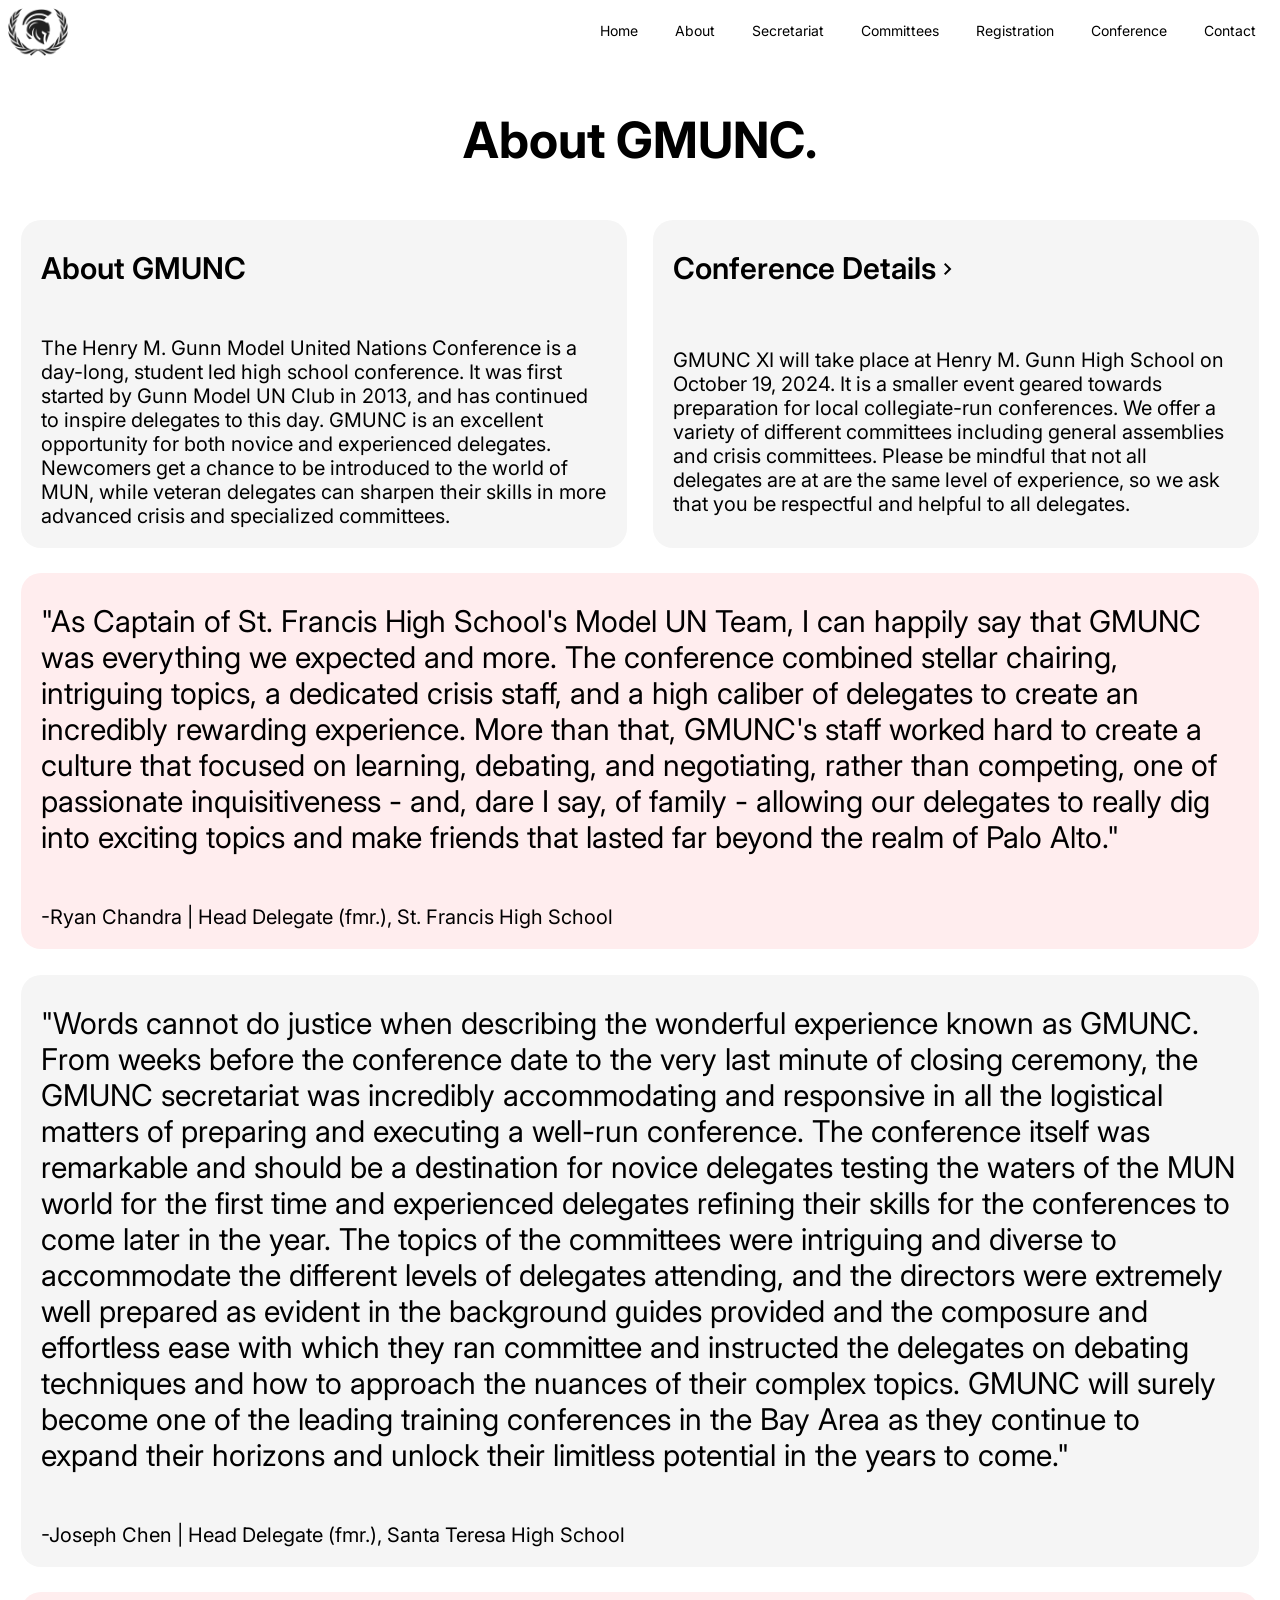
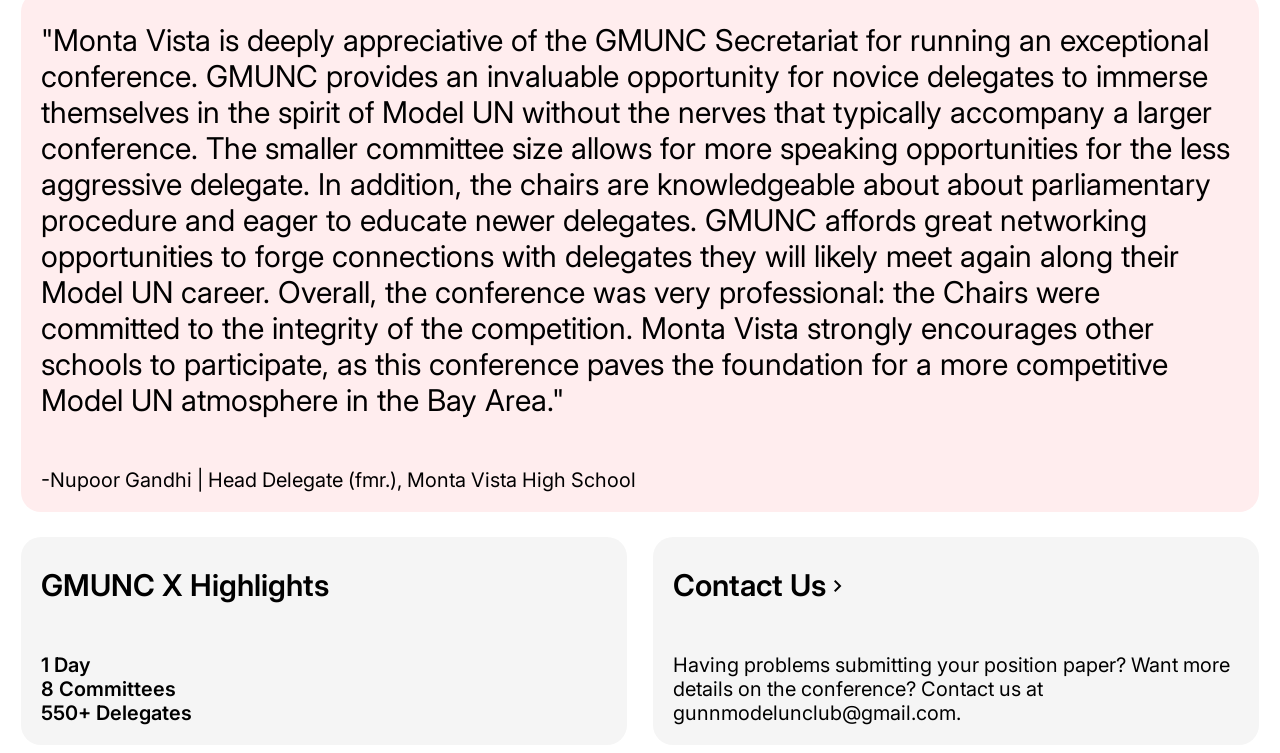
==== about/index.html @ 6bf4bd30 "Update index.html" ====
<!DOCTYPE html>
<html>
  <head>
    <title>GMUNC | About</title>
    <link
      rel="stylesheet"
      href="https://fonts.googleapis.com/css2?family=Material+Symbols+Outlined:opsz,wght,FILL,GRAD@24,400,0,0"
    />
    <link rel="stylesheet" href="../styles.css" />
    <link rel="shortcut icon" href="../files/gmuncfavicon.png">
  </head>
  <a href="./"
    ><img
      src="../files/Emblem_Black_Large.png"
      width="60"
      height="48"
      style="display: inline-block"
  /></a>
  <div id="topnav" class="topnav">
    <div id="links">
      <a href="./" class="active">Home</a>
      <a href="#">About</a>
      <a href="./secretariat">Secretariat</a>
      <a href="./committees">Committees</a>
      <a href="./registration">Registration</a>
      <a href="./conference">Conference</a>
      <a href="./contact">Contact</a>
    </div>
  </div>
  <body>
    <p class="large-bold">About GMUNC.</p>
    <div class="wrap">
      <div class="small-section">
        <p class="medium-bold">About GMUNC</p>
        <p class="small">
          The Henry M. Gunn Model United Nations Conference is a day-long,
          student led high school conference. It was first started by Gunn Model
          UN Club in 2013, and has continued to inspire delegates to this day.
          GMUNC is an excellent opportunity for both novice and experienced
          delegates. Newcomers get a chance to be introduced to the world of
          MUN, while veteran delegates can sharpen their skills in more advanced
          crisis and specialized committees.
        </p>
      </div>
      <div class="small-section">
        <a href="./conference"
          ><p class="medium-bold">
            Conference Details<span
              class="material-symbols-outlined"
              style="top: 2px; position: relative"
              >chevron_right</span
            >
          </p></a
        >
        <p class="small">
          GMUNC XI will take place at Henry M. Gunn High School on October 19,
          2024. It is a smaller event geared towards preparation for local
          collegiate-run conferences. We offer a variety of different committees
          including general assemblies and crisis committees. Please be mindful
          that not all delegates are at are the same level of experience, so we
          ask that you be respectful and helpful to all delegates.
        </p>
      </div>
    </div>
    <div class="wrap">
      <div class="medium-section">
        <p class="medium">
          "As Captain of St. Francis High School's Model UN Team, I can happily
          say that GMUNC was everything we expected and more. The conference
          combined stellar chairing, intriguing topics, a dedicated crisis
          staff, and a high caliber of delegates to create an incredibly
          rewarding experience. More than that, GMUNC's staff worked hard to
          create a culture that focused on learning, debating, and negotiating,
          rather than competing, one of passionate inquisitiveness - and, dare
          I say, of family - allowing our delegates to really dig into exciting
          topics and make friends that lasted far beyond the realm of Palo
          Alto."
        </p>
        <p class="small">
          -Ryan Chandra | Head Delegate (fmr.), St. Francis High School
        </p>
      </div>
    </div>
    <div class="wrap">
      <div class="medium-section" style="background-color: rgb(245, 245, 245)">
        <p class="medium">
          "Words cannot do justice when describing the wonderful experience
          known as GMUNC. From weeks before the conference date to the very
          last minute of closing ceremony, the GMUNC secretariat was incredibly
          accommodating and responsive in all the logistical matters of
          preparing and executing a well-run conference. The conference itself
          was remarkable and should be a destination for novice delegates
          testing the waters of the MUN world for the first time and experienced
          delegates refining their skills for the conferences to come later in
          the year. The topics of the committees were intriguing and diverse to
          accommodate the different levels of delegates attending, and the
          directors were extremely well prepared as evident in the background
          guides provided and the composure and effortless ease with which they
          ran committee and instructed the delegates on debating techniques and
          how to approach the nuances of their complex topics. GMUNC will surely
          become one of the leading training conferences in the Bay Area as they
          continue to expand their horizons and unlock their limitless potential
          in the years to come."
        </p>
        <p class="small">
          -Joseph Chen | Head Delegate (fmr.), Santa Teresa High School
        </p>
      </div>
    </div>
    <div class="wrap">
      <div class="medium-section">
        <p class="medium">
          "Monta Vista is deeply appreciative of the GMUNC Secretariat for
          running an exceptional conference. GMUNC provides an invaluable
          opportunity for novice delegates to immerse themselves in the spirit
          of Model UN without the nerves that typically accompany a larger
          conference. The smaller committee size allows for more speaking
          opportunities for the less aggressive delegate. In addition, the
          chairs are knowledgeable about about parliamentary procedure and eager
          to educate newer delegates. GMUNC affords great networking
          opportunities to forge connections with delegates they will likely
          meet again along their Model UN career. Overall, the conference was
          very professional: the Chairs were committed to the integrity of the
          competition. Monta Vista strongly encourages other schools to
          participate, as this conference paves the foundation for a more
          competitive Model UN atmosphere in the Bay Area."
        </p>
        <p class="small">
          -Nupoor Gandhi | Head Delegate (fmr.), Monta Vista High School
        </p>
      </div>
    </div>
    <div class="wrap">
      <div class="small-section">
        <p class="medium-bold">GMUNC X Highlights</p>
        <p class="small-bold-left">
          1 Day <br />
          8 Committees <br />
          550+ Delegates
        </p>
      </div>
      <div class="small-section">
        <a href="./contact"
          ><p class="medium-bold">
            Contact Us<span
              class="material-symbols-outlined"
              style="top: 2px; position: relative"
              >chevron_right</span
            >
          </p></a
        >
        <p class="small">
          Having problems submitting your position paper? Want more details on
          the conference? Contact us at gunnmodelunclub@gmail.com.
        </p>
      </div>
    </div>
  </body>
</html>
---- styles.css ----
@import url("https://fonts.googleapis.com/css2?family=Inter:ital,opsz,wght@0,14..32,100..900;1,14..32,100..900&family=Josefin+Sans:ital,wght@0,100..700;1,100..700&family=Manrope:wght@200..800&family=Raleway:ital,wght@0,100..900;1,100..900&display=swap");

body {
  overflow-x: hidden;
  font-family: "Inter", sans-serif;
  color: black;
}

.wrap {
    display: flex;
    flex-wrap: wrap;
    justify-content: center;
    margin-top: 2%;

}

.large-section {
  height: 400px;
  box-sizing: border-box;
  font-size: 20px;
  font-weight: 400;
  text-decoration: none;
  background-color: rgb(255, 237, 238);
  background-size: 100% 3px, 0 3px;
  background-position: 100% 100%, 0 100%;
  background-repeat: no-repeat;
  border-radius: 20px;
  margin: 10px;
  display: grid;
}

.medium-section {
  width: 98%;
  box-sizing: border-box;
  font-size: 40px;
  font-weight: 600;
  text-decoration: none;
  background-color: rgb(255, 237, 238);
  background-size: 100% 3px, 0 3px;
  background-position: 100% 100%, 0 100%;
  background-repeat: no-repeat;
  border-radius: 20px;
  display: grid;
  margin-left: auto;
  margin-right: auto;
}

.small-section {
  width: 48%;
  box-sizing: border-box;
  font-size: 20px;
  font-weight: 400;
  text-decoration: none;
  background-color: rgb(245, 245, 245);
  background-size: 100% 3px, 0 3px;
  background-position: 100% 100%, 0 100%;
  background-repeat: no-repeat;
  border-radius: 20px;
  display: grid;
  margin-left: auto;
  margin-right: auto;
}

.small {
  font-size: 20px;
  font-weight: 400;
  position: relative;
  text-decoration: none;
  padding-left: 20px;
  padding-right: 20px;
}

.small-bold {
  font-weight: 600;
  text-align: center;
  position: relative;
  text-decoration: none;
}

.small-bold-left {
  font-weight: 600;
  position: relative;
  text-decoration: none;
  padding-left: 20px;
  padding-right: 20px;
}

.medium {
  font-size: 30px;
  font-weight: 400;
  position: relative;
  text-decoration: none;
  padding-left: 20px;
  padding-right: 20px;
}

.medium-bold {
  font-weight: 600;
  font-size: 30px;
  position: relative;
  text-decoration: none;
  padding-left: 20px;
  padding-right: 20px;
}

.large-bold {
  font-weight: 700;
  font-size: 50px;
  text-align: center;
  position: relative;
  text-decoration: none;
}

a {
  text-decoration: none;
  color: black;
}

.center {
  margin: auto;
  position: relative;
  vertical-align: middle;
}

.topnav {
  overflow: hidden;
  position: relative;
  font-family: "Inter", sans-serif;
  font-size: 20px;
  font-weight: 400;
  text-decoration: none;
  color: black;
  background-size: 100% 3px, 0 3px;
  background-position: 100% 100%, 0 100%;
  background-repeat: no-repeat;
  transition: background-size 400ms;
  float: right;
}

.topnav a {
  color: black;
  padding: 14px 16px;
  text-decoration: none;
  font-size: 14px;
  display: inline-block;
}

.buffer {
  height: 50px;
}

.background {
  background-image: url("./files/gmunclogo.png");
  background-size: 95%;
  background-repeat: no-repeat;
  height: 100vh;
  width: 100vw;
  display: flex;
  flex-direction: column;
  margin: auto;
}

.background-text {
  font-family: "Inter", sans-serif;
  font-size: 300px;
  font-weight: 800;
  float: left;
  text-align: left;
  margin: 0px 0px -194px 0px;
}

.project-link {
  text-decoration: none;
  font-family: "Inter", sans-serif;
  font-weight: 700;
  font-size: 30px;
  color: black;
  background: linear-gradient(to right, rgb(0, 0, 0), rgb(0, 0, 0)),
    linear-gradient(
      to right,
      rgba(255, 0, 0, 1),
      rgba(255, 0, 180, 1),
      rgba(0, 100, 200, 1)
    );
  background-size: 100% 3px, 0 3px;
  background-position: 100% 100%, 0 100%;
  background-repeat: no-repeat;
  transition: background-size 400ms;
}

.project-link:hover {
  background-size: 0 3px, 100% 3px;
}

@keyframes slide-left {
  from {
    margin-left: -20%;
  }
  to {
    margin-left: 0%;
  }
}
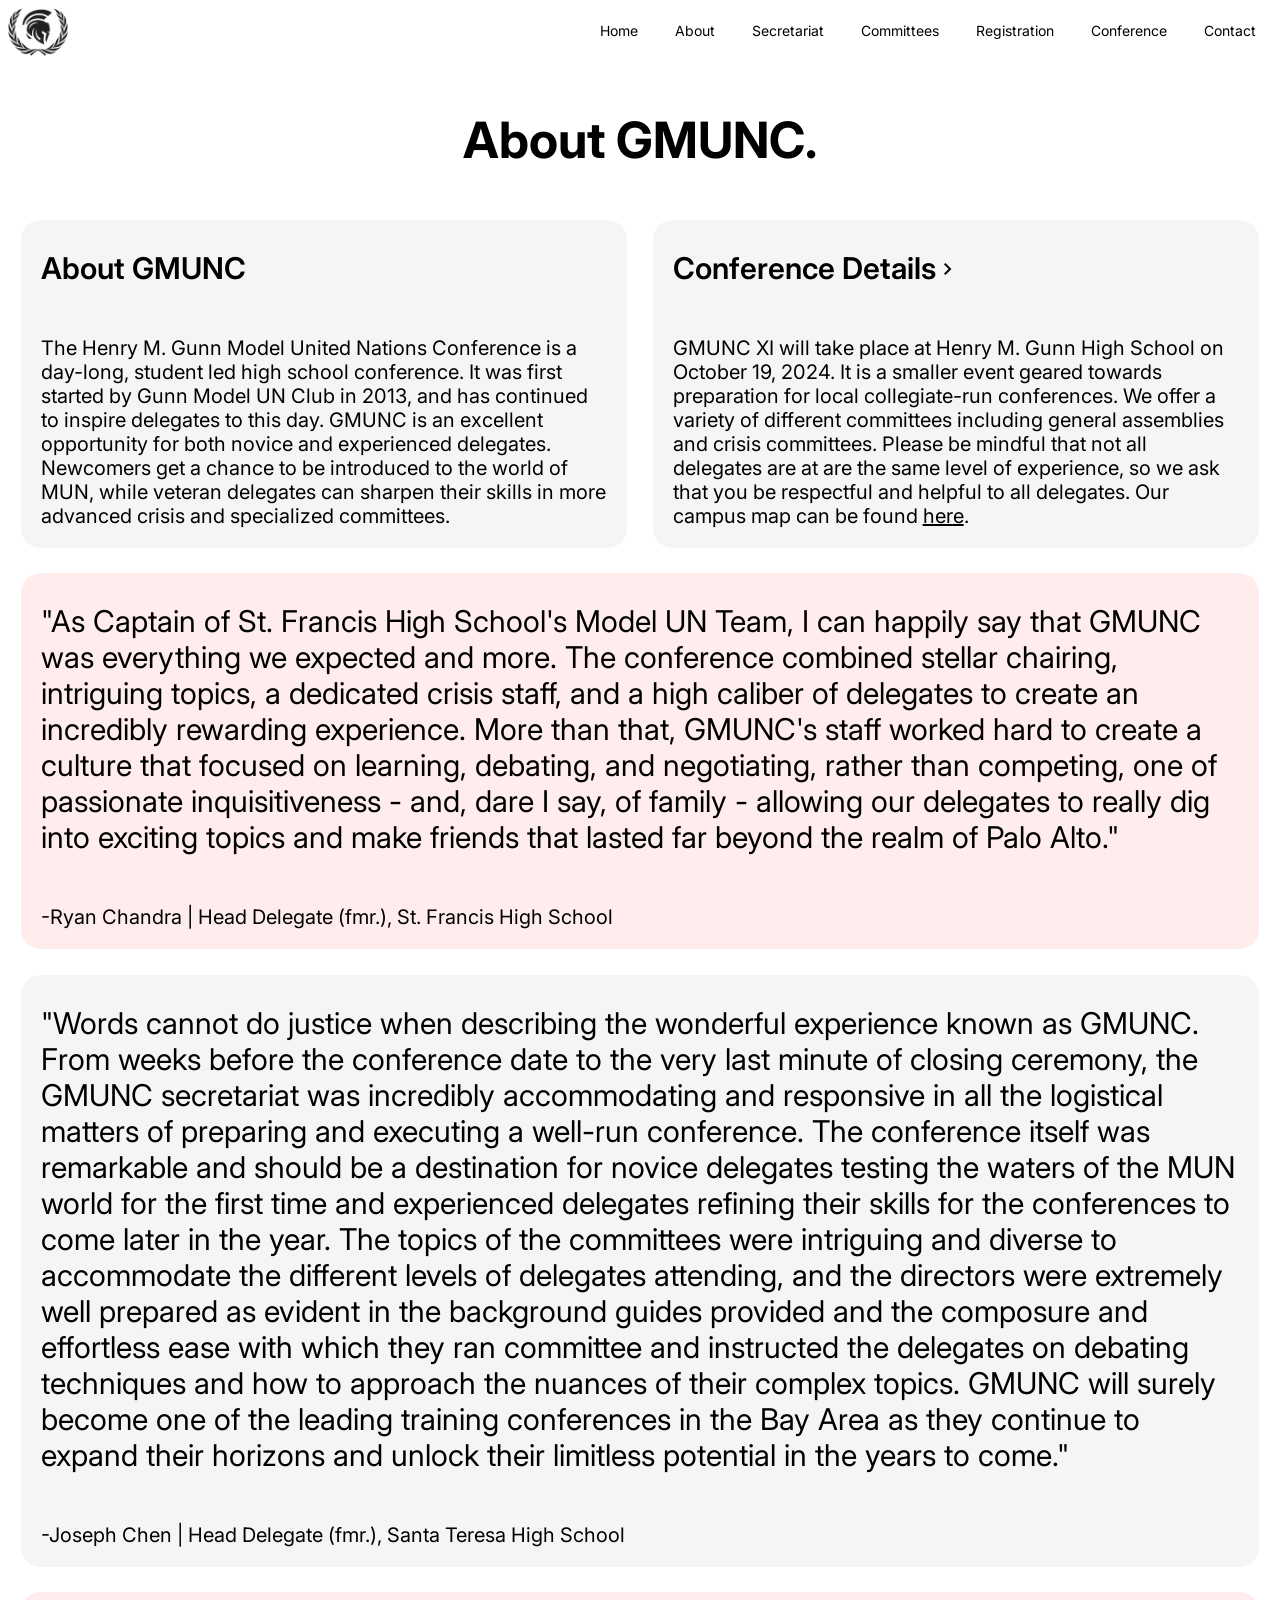
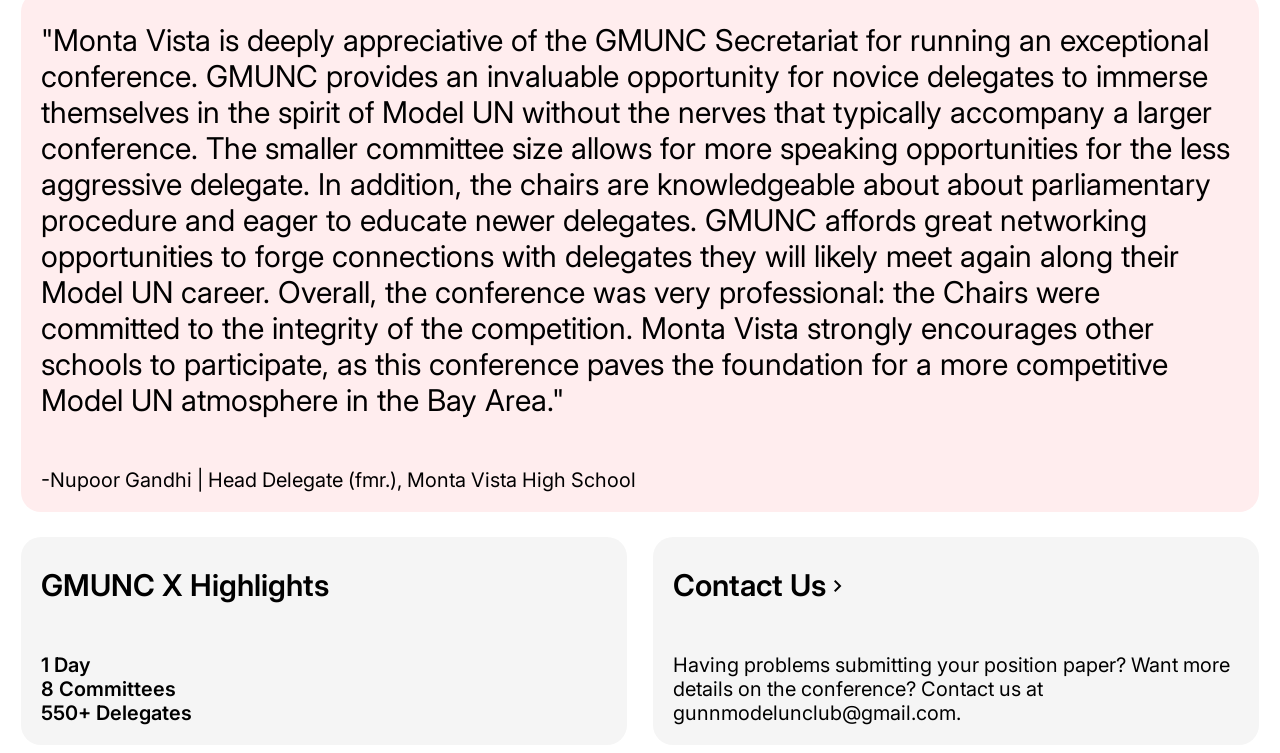
==== commit 748c1d66: "Update index.html" ====
--- a/about/index.html
+++ b/about/index.html
@@ -58,7 +58,7 @@
           collegiate-run conferences. We offer a variety of different committees
           including general assemblies and crisis committees. Please be mindful
           that not all delegates are at are the same level of experience, so we
-          ask that you be respectful and helpful to all delegates.
+          ask that you be respectful and helpful to all delegates. Our campus map can be found <a href="https://gunn.pausd.org/about-us/campus-map" style="text-decoration: underline">here</a>.
         </p>
       </div>
     </div>
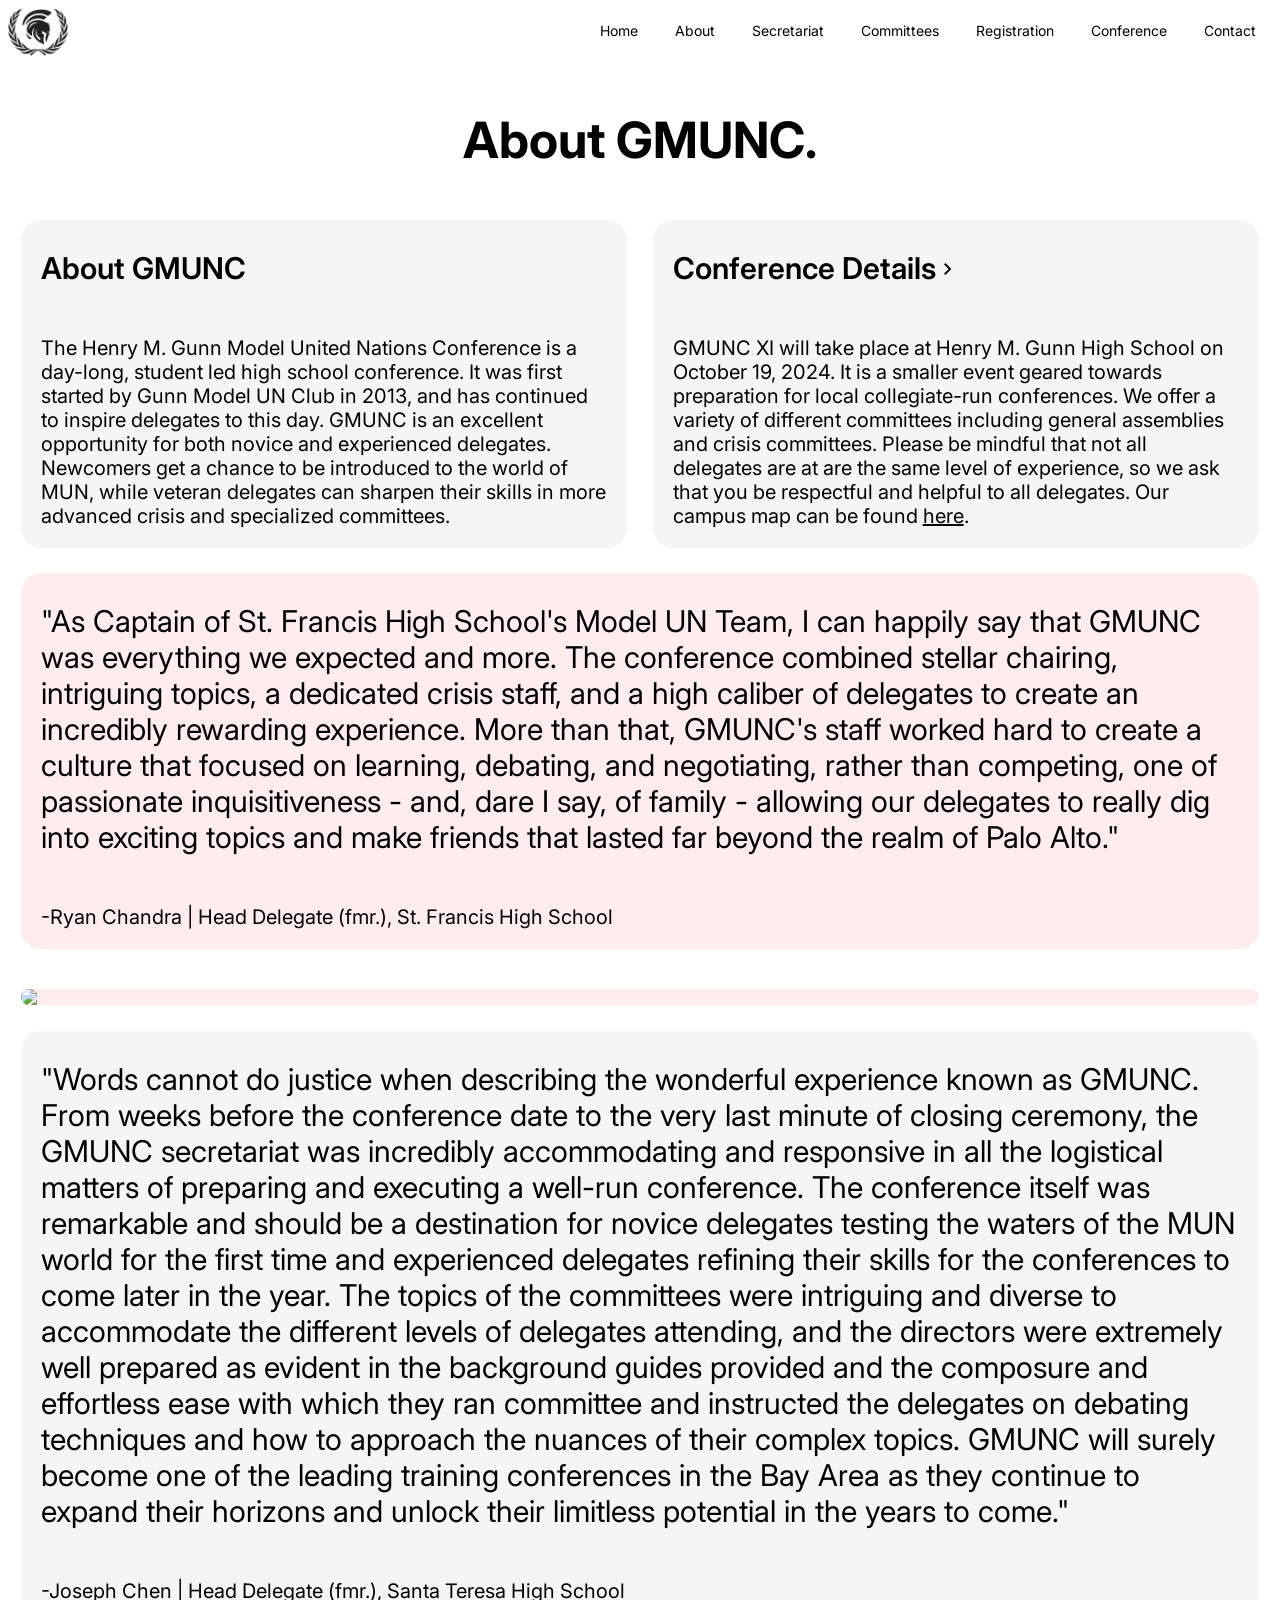
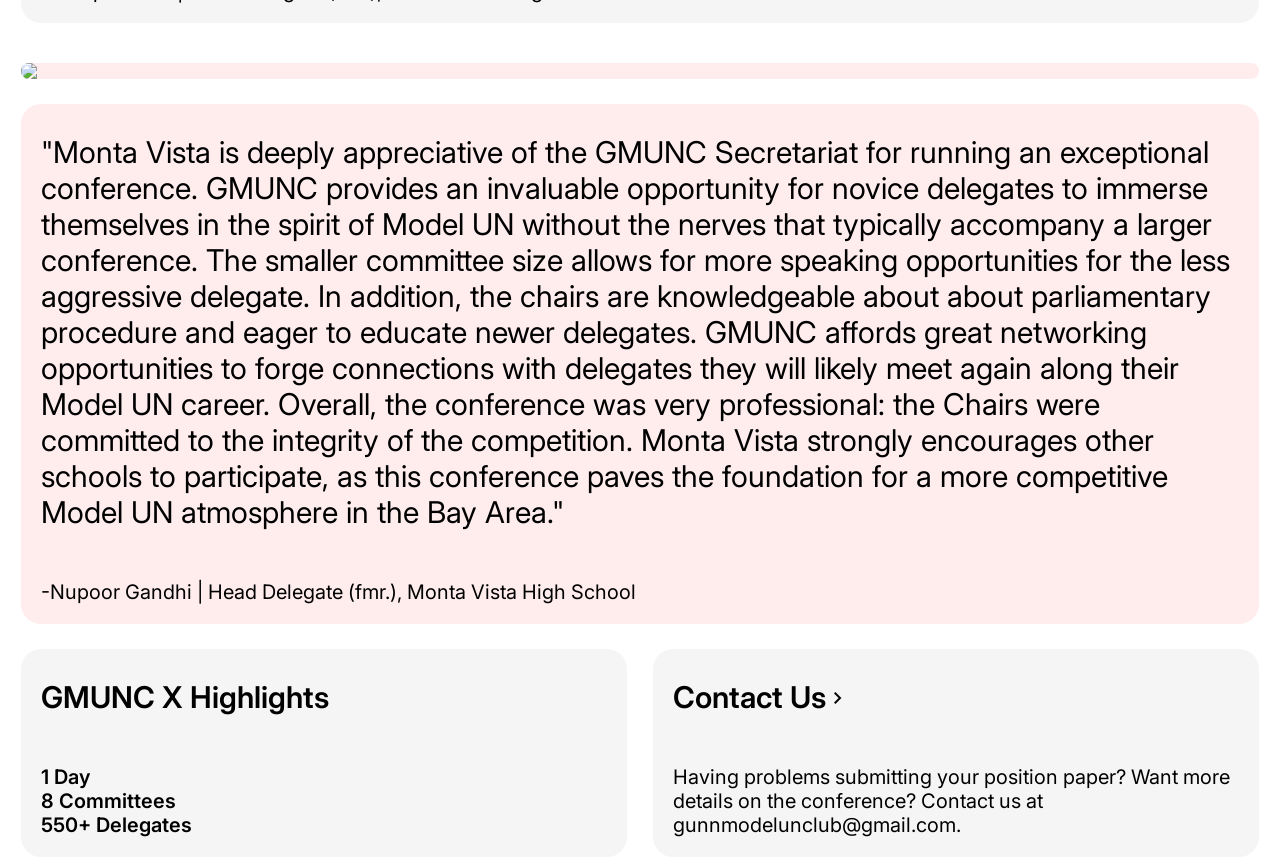
==== commit 0c9348e4: "Update index.html" ====
--- a/about/index.html
+++ b/about/index.html
@@ -81,6 +81,7 @@
         </p>
       </div>
     </div>
+    <img src="../files/images/photo-3.jpg" class="medium-section" style="margin-top: 40px;">
     <div class="wrap">
       <div class="medium-section" style="background-color: rgb(245, 245, 245)">
         <p class="medium">
@@ -107,6 +108,7 @@
         </p>
       </div>
     </div>
+    <img src="../files/images/photo-4.jpg" class="medium-section" style="margin-top: 40px;">
     <div class="wrap">
       <div class="medium-section">
         <p class="medium">
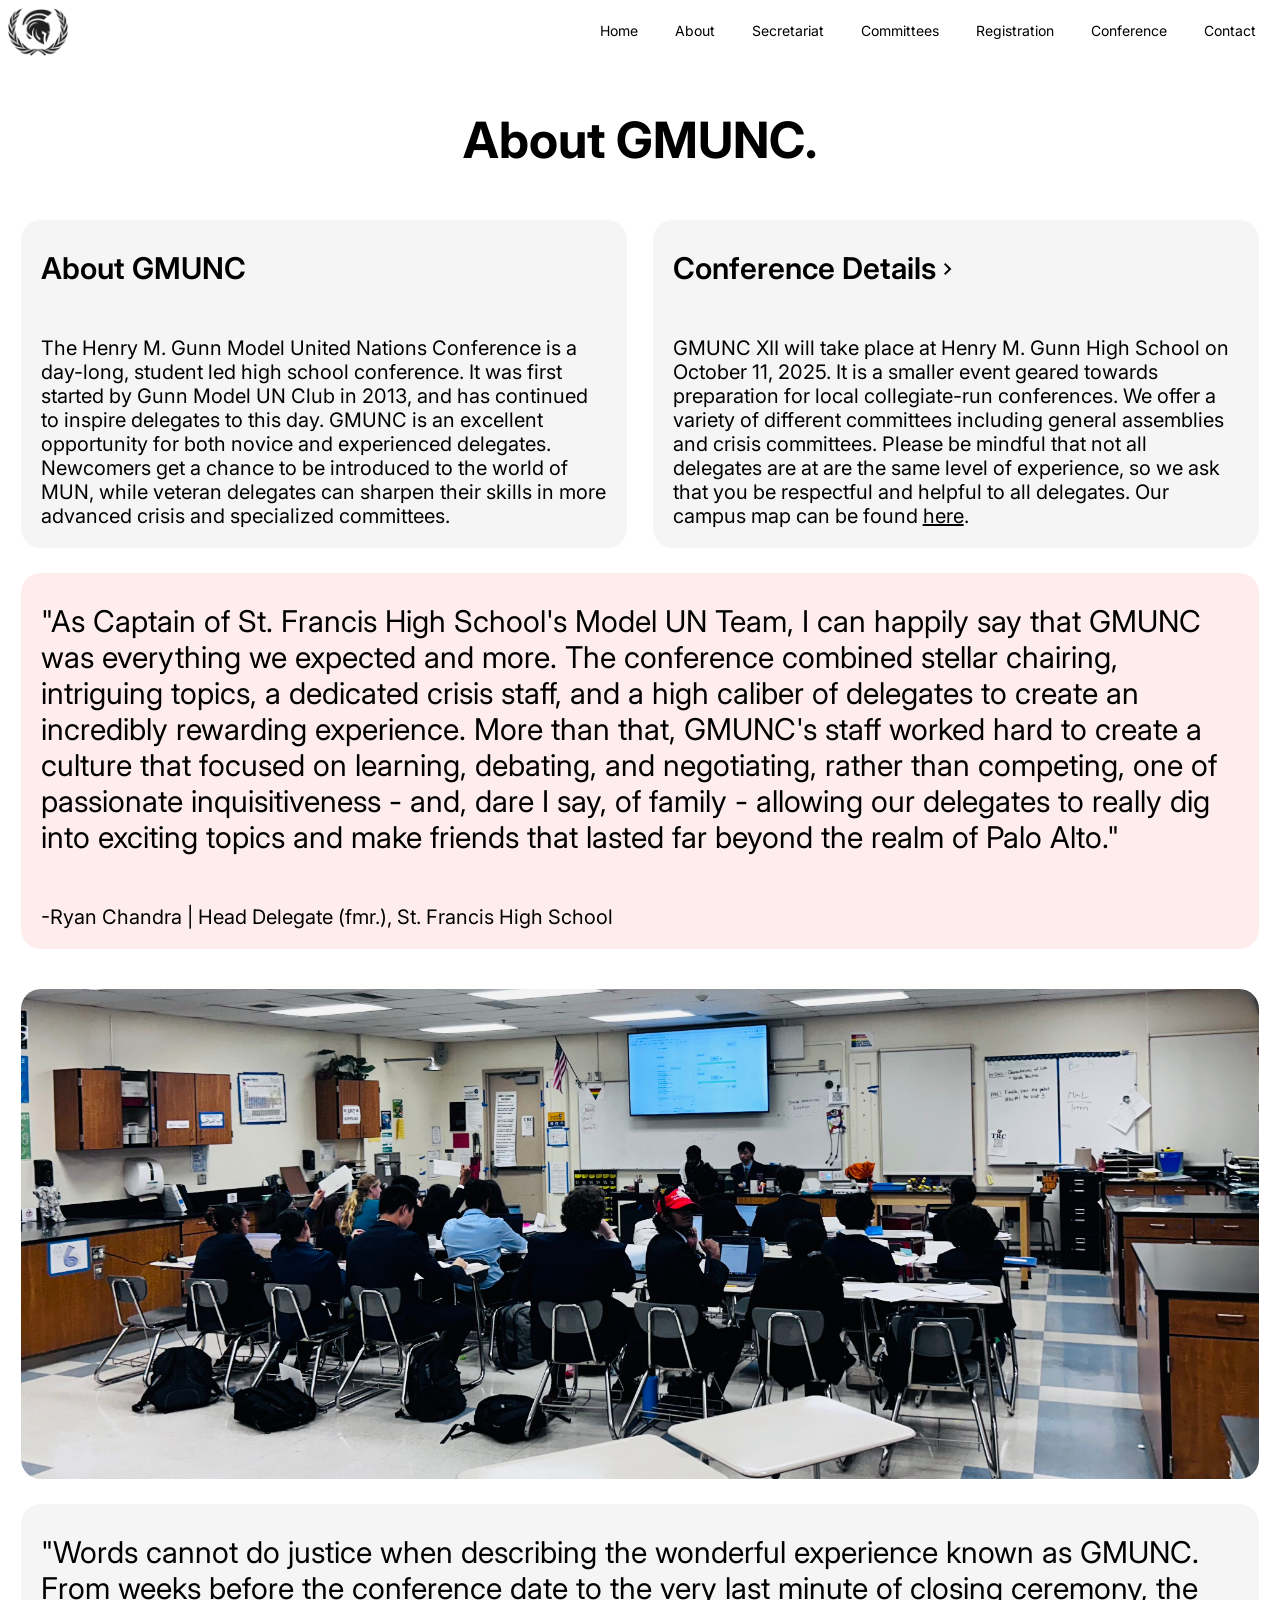
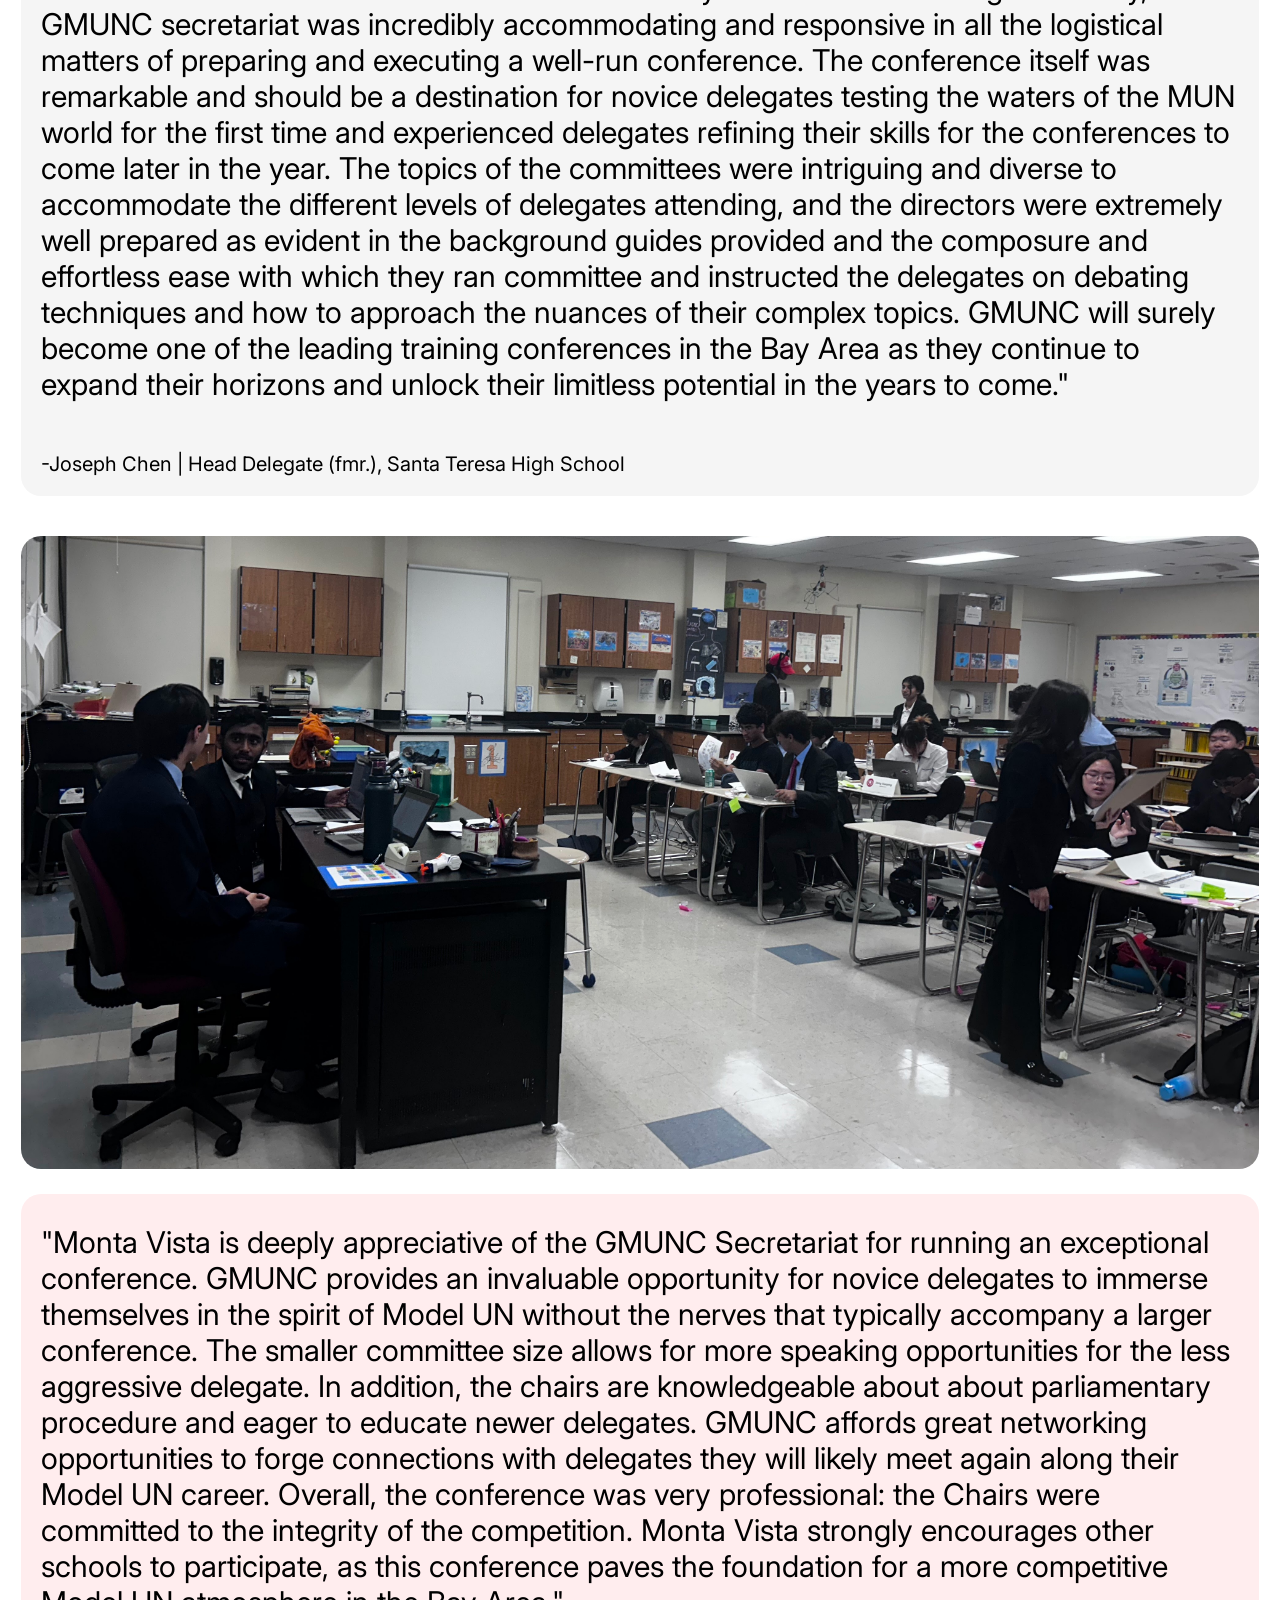
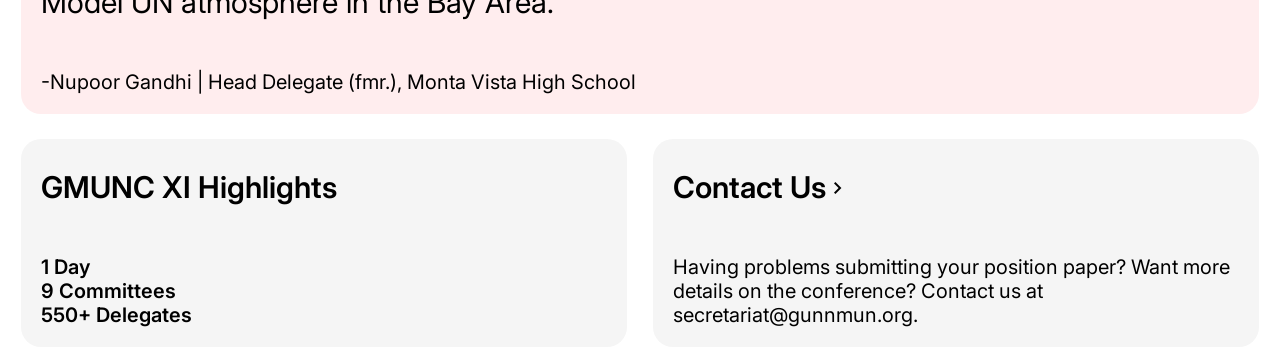
==== commit 57f1f0d1: "Update index.html" ====
--- a/about/index.html
+++ b/about/index.html
@@ -53,8 +53,8 @@
           </p></a
         >
         <p class="small">
-          GMUNC XI will take place at Henry M. Gunn High School on October 19,
-          2024. It is a smaller event geared towards preparation for local
+          GMUNC XII will take place at Henry M. Gunn High School on October 11,
+          2025. It is a smaller event geared towards preparation for local
           collegiate-run conferences. We offer a variety of different committees
           including general assemblies and crisis committees. Please be mindful
           that not all delegates are at are the same level of experience, so we
@@ -134,10 +134,10 @@
     </div>
     <div class="wrap">
       <div class="small-section">
-        <p class="medium-bold">GMUNC X Highlights</p>
+        <p class="medium-bold">GMUNC XI Highlights</p>
         <p class="small-bold-left">
           1 Day <br />
-          8 Committees <br />
+          9 Committees <br />
           550+ Delegates
         </p>
       </div>
@@ -153,7 +153,7 @@
         >
         <p class="small">
           Having problems submitting your position paper? Want more details on
-          the conference? Contact us at gunnmodelunclub@gmail.com.
+          the conference? Contact us at secretariat@gunnmun.org.
         </p>
       </div>
     </div>
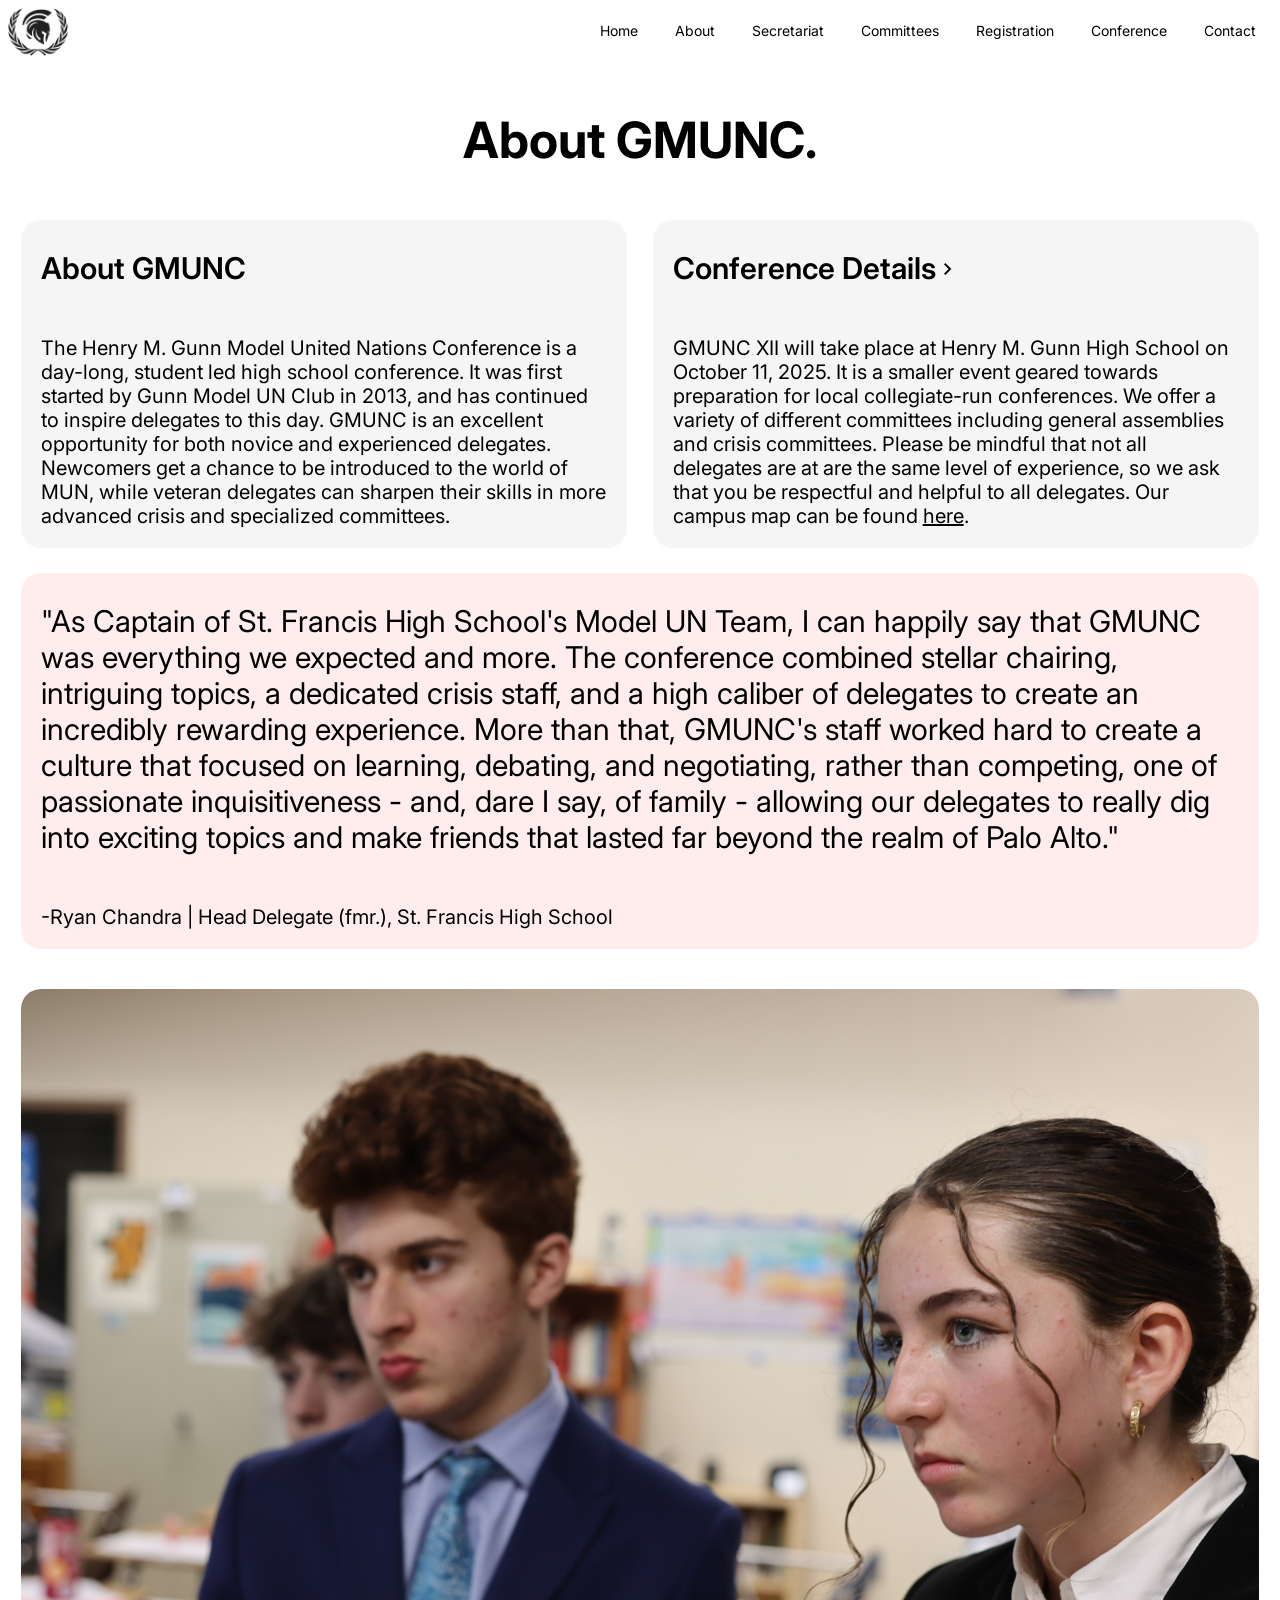
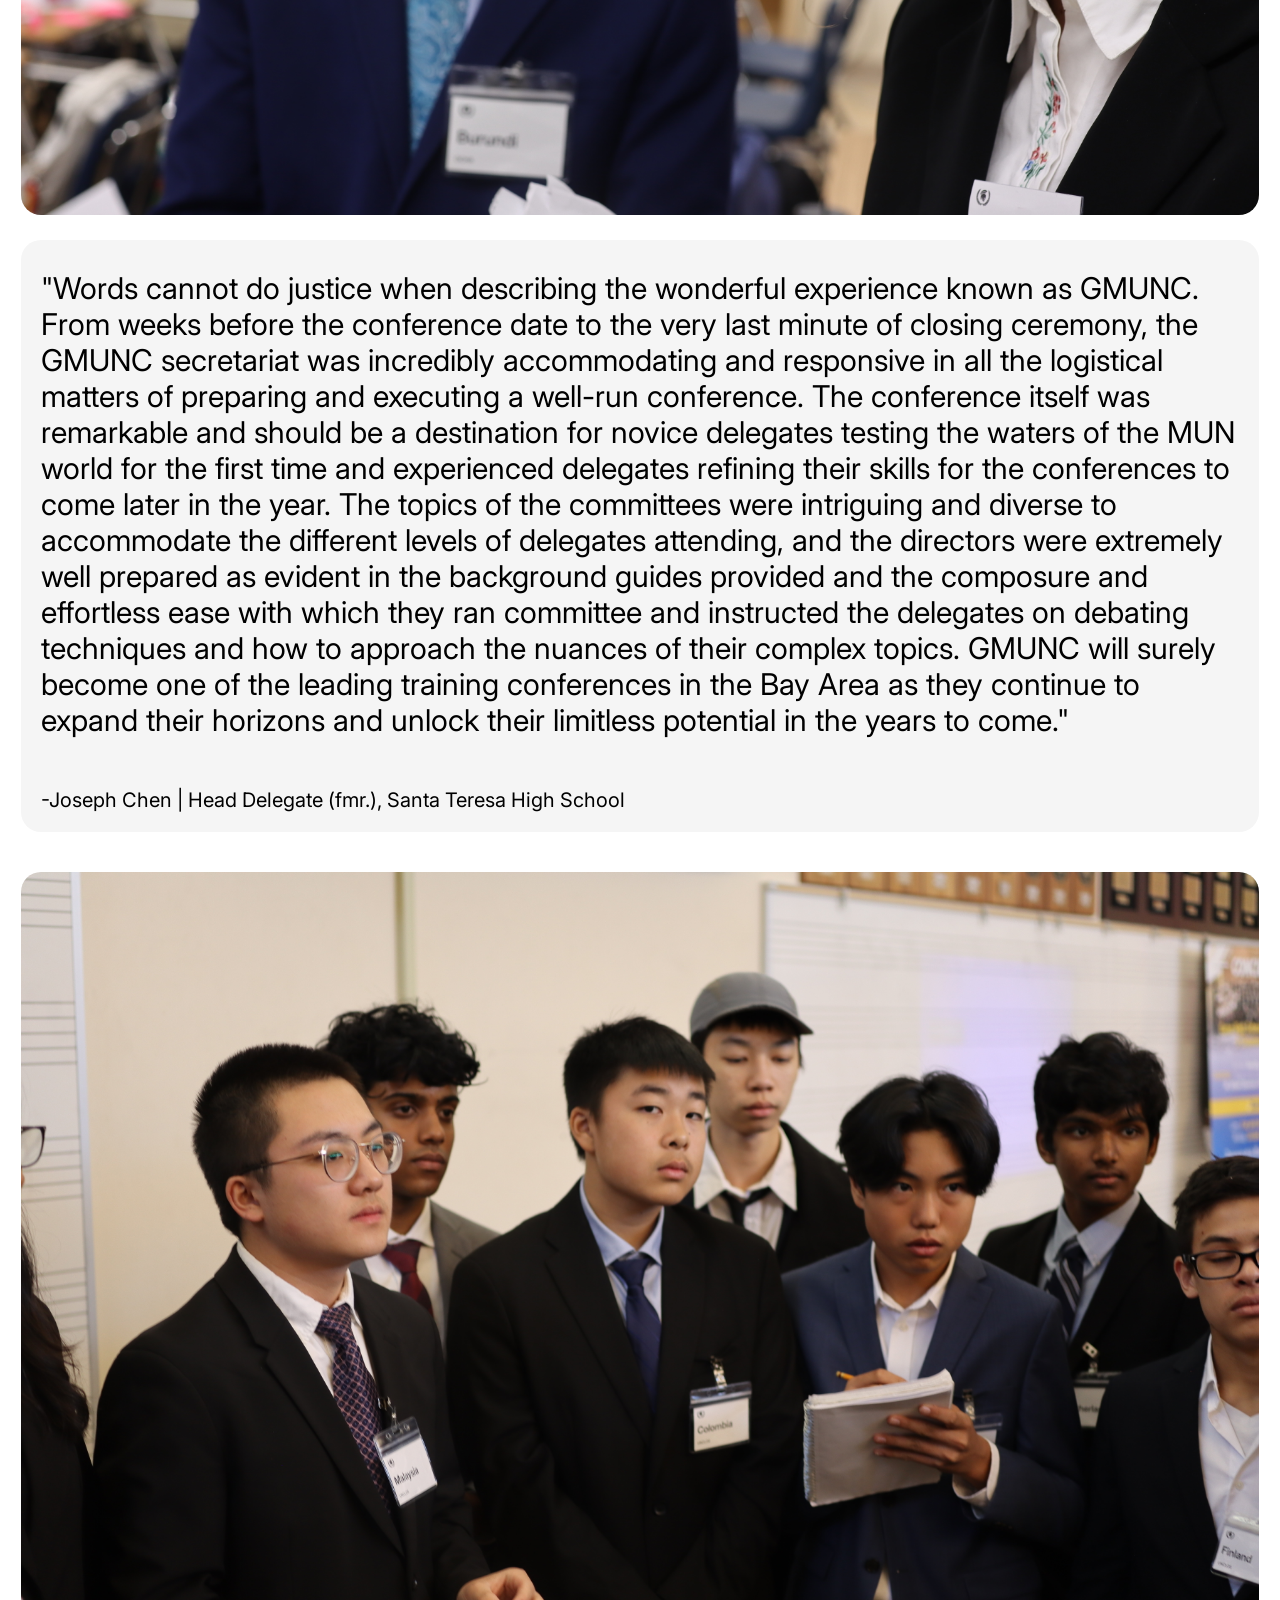
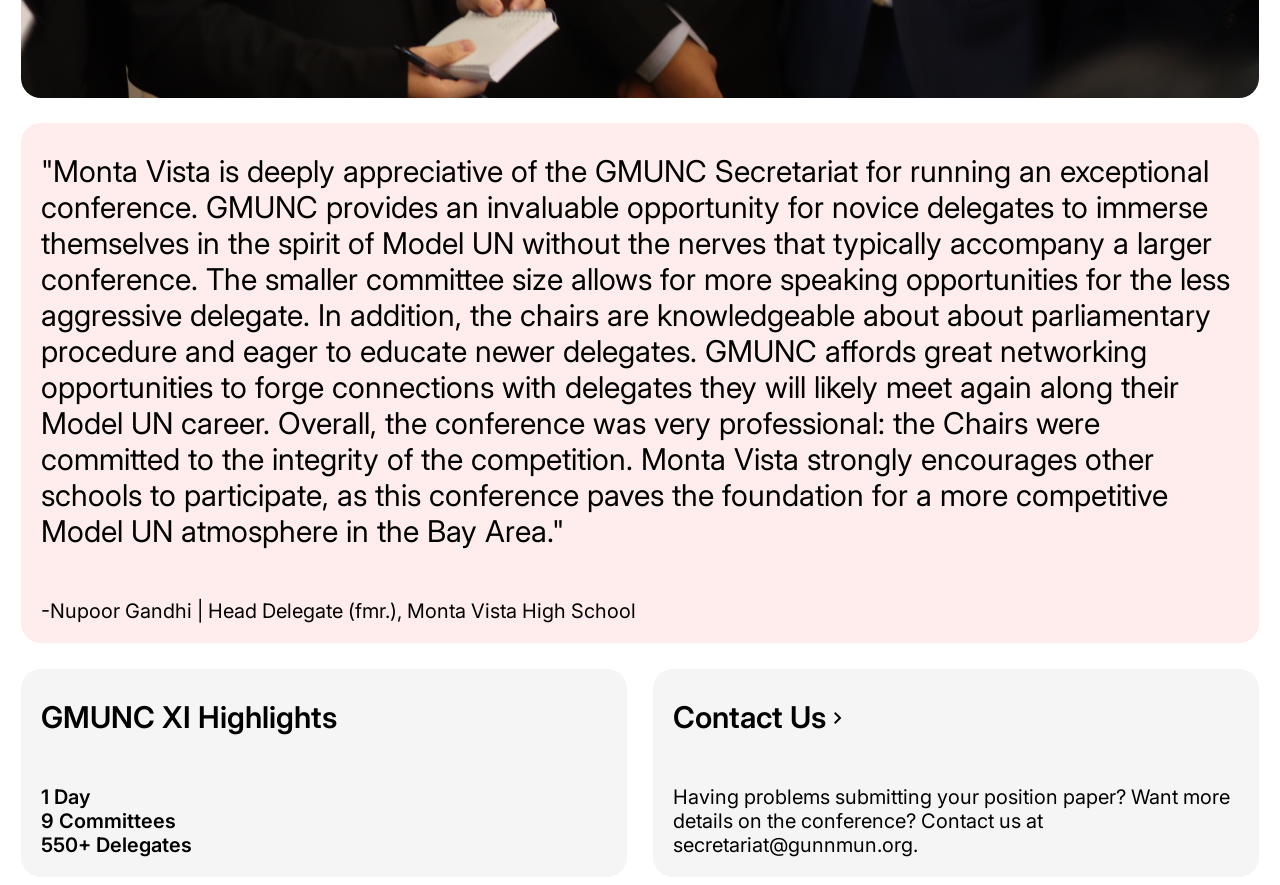
==== commit d5dfcbec: "Update index.html" ====
--- a/about/index.html
+++ b/about/index.html
@@ -81,7 +81,7 @@
         </p>
       </div>
     </div>
-    <img src="../files/images/photo-3.jpg" class="medium-section" style="margin-top: 40px;">
+    <img src="../files/images/photo-3.JPG" class="medium-section" style="margin-top: 40px;">
     <div class="wrap">
       <div class="medium-section" style="background-color: rgb(245, 245, 245)">
         <p class="medium">
@@ -108,7 +108,7 @@
         </p>
       </div>
     </div>
-    <img src="../files/images/photo-4.jpg" class="medium-section" style="margin-top: 40px;">
+    <img src="../files/images/photo-4.JPG" class="medium-section" style="margin-top: 40px;">
     <div class="wrap">
       <div class="medium-section">
         <p class="medium">
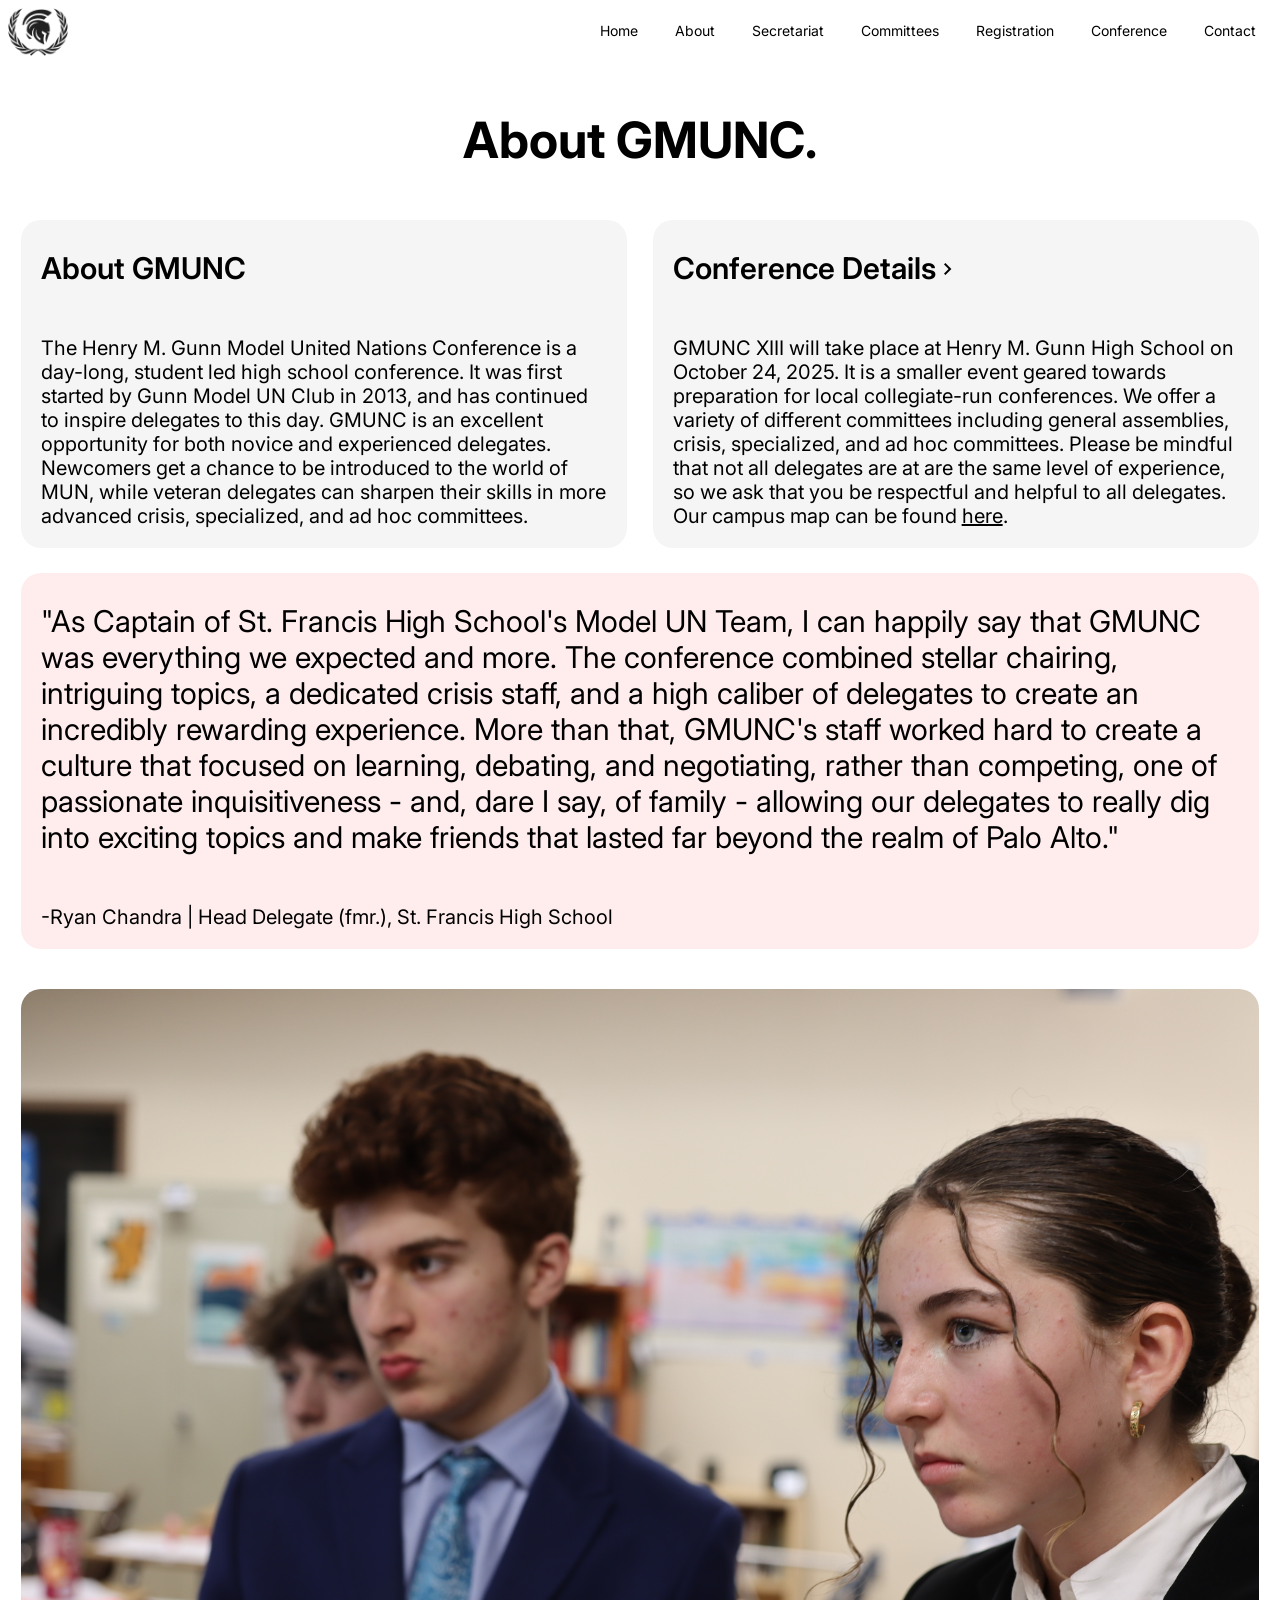
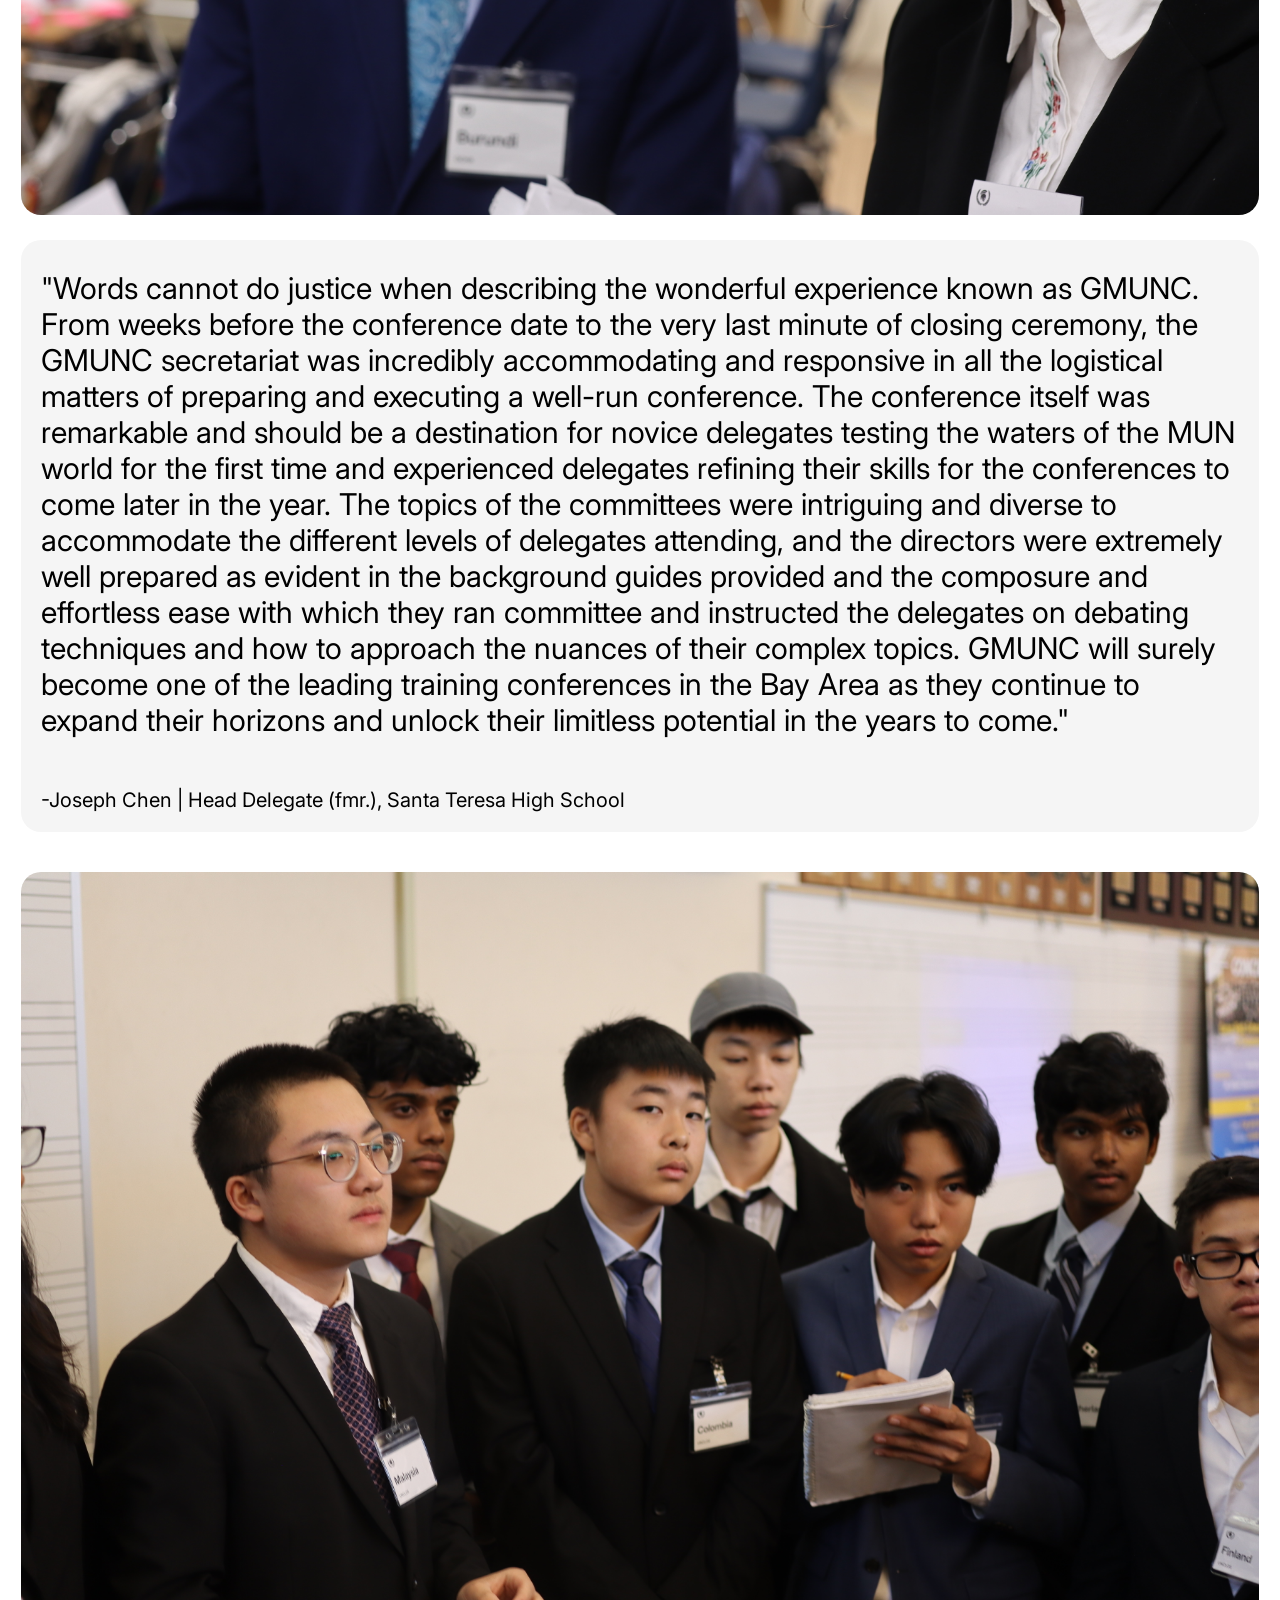
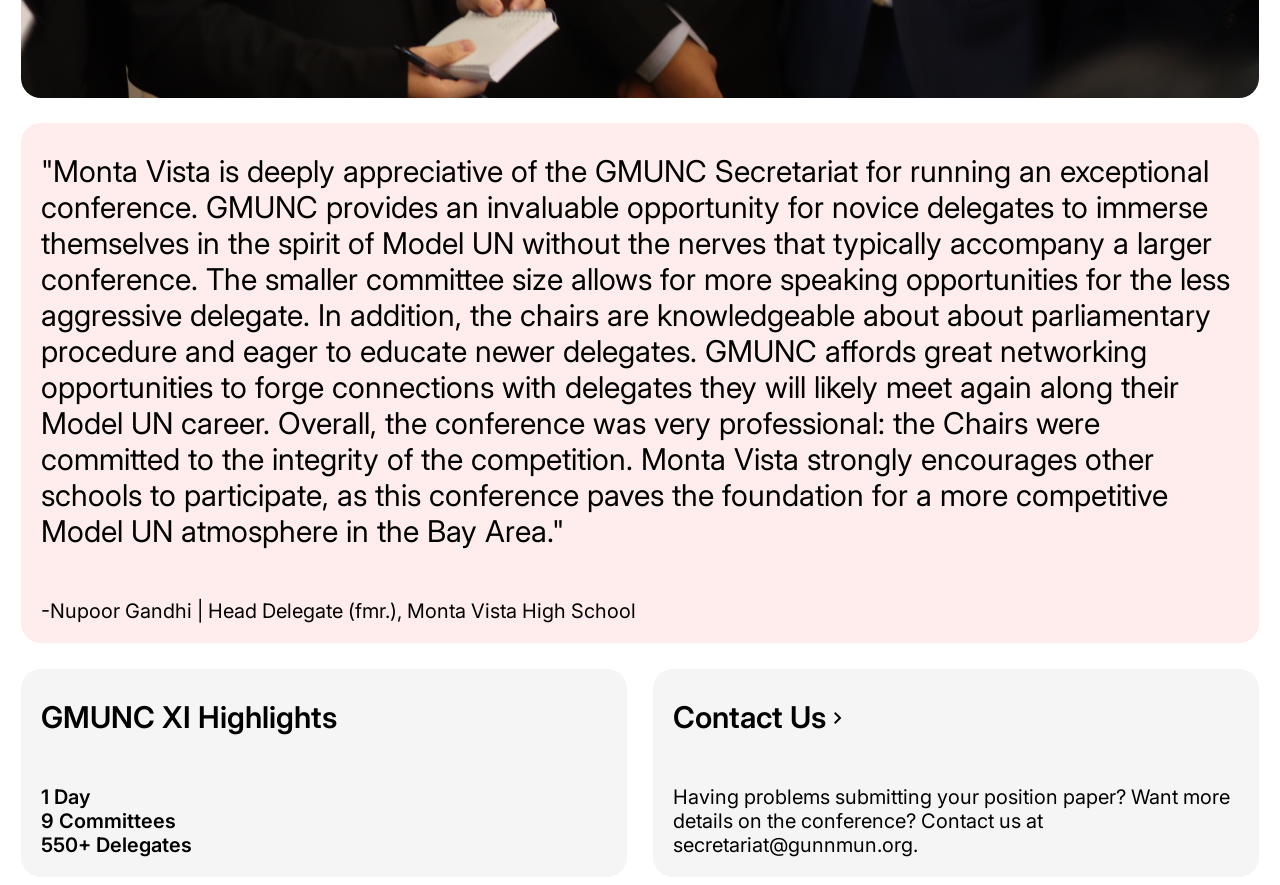
==== commit 6031249b: "Update index.html" ====
--- a/about/index.html
+++ b/about/index.html
@@ -39,7 +39,7 @@
           GMUNC is an excellent opportunity for both novice and experienced
           delegates. Newcomers get a chance to be introduced to the world of
           MUN, while veteran delegates can sharpen their skills in more advanced
-          crisis and specialized committees.
+          crisis, specialized, and ad hoc committees.
         </p>
       </div>
       <div class="small-section">
@@ -53,10 +53,10 @@
           </p></a
         >
         <p class="small">
-          GMUNC XII will take place at Henry M. Gunn High School on October 11,
+          GMUNC XIII will take place at Henry M. Gunn High School on October 24,
           2025. It is a smaller event geared towards preparation for local
           collegiate-run conferences. We offer a variety of different committees
-          including general assemblies and crisis committees. Please be mindful
+          including general assemblies, crisis, specialized, and ad hoc committees. Please be mindful
           that not all delegates are at are the same level of experience, so we
           ask that you be respectful and helpful to all delegates. Our campus map can be found <a href="https://gunn.pausd.org/about-us/campus-map" style="text-decoration: underline">here</a>.
         </p>
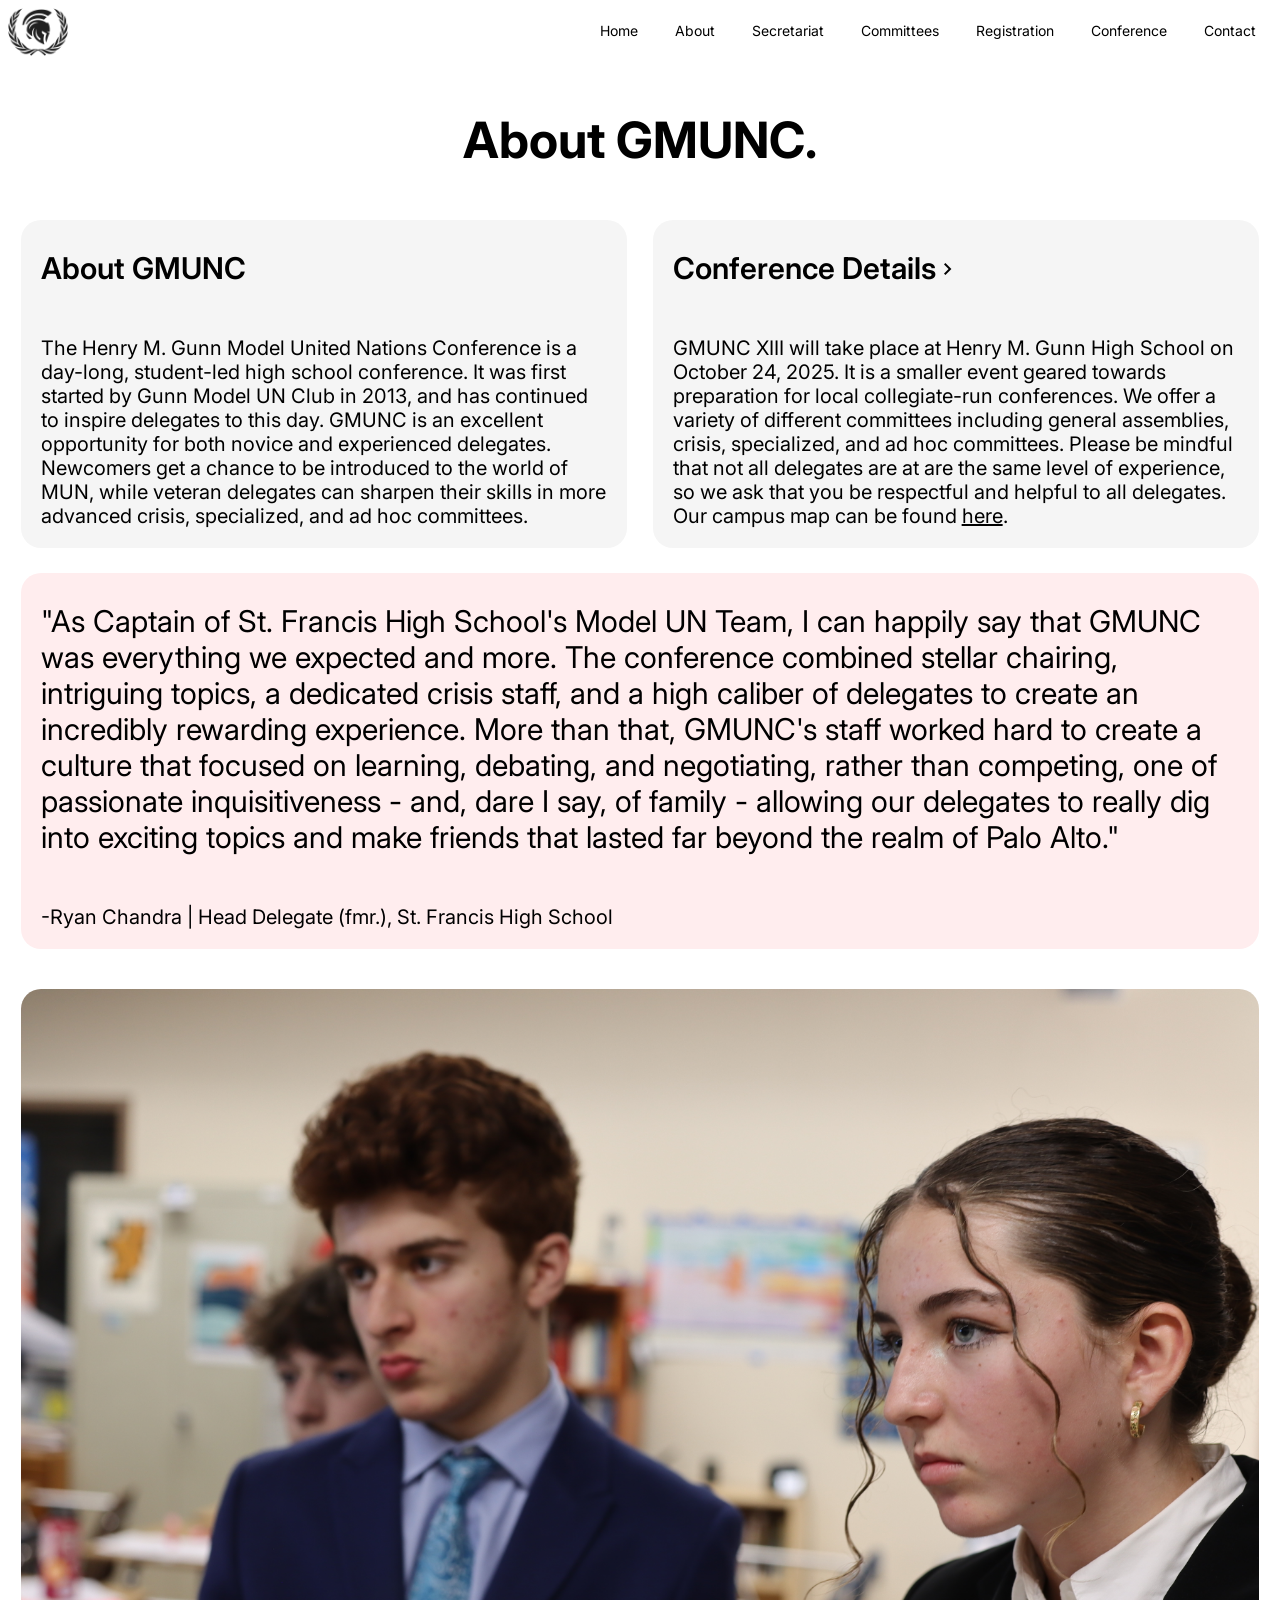
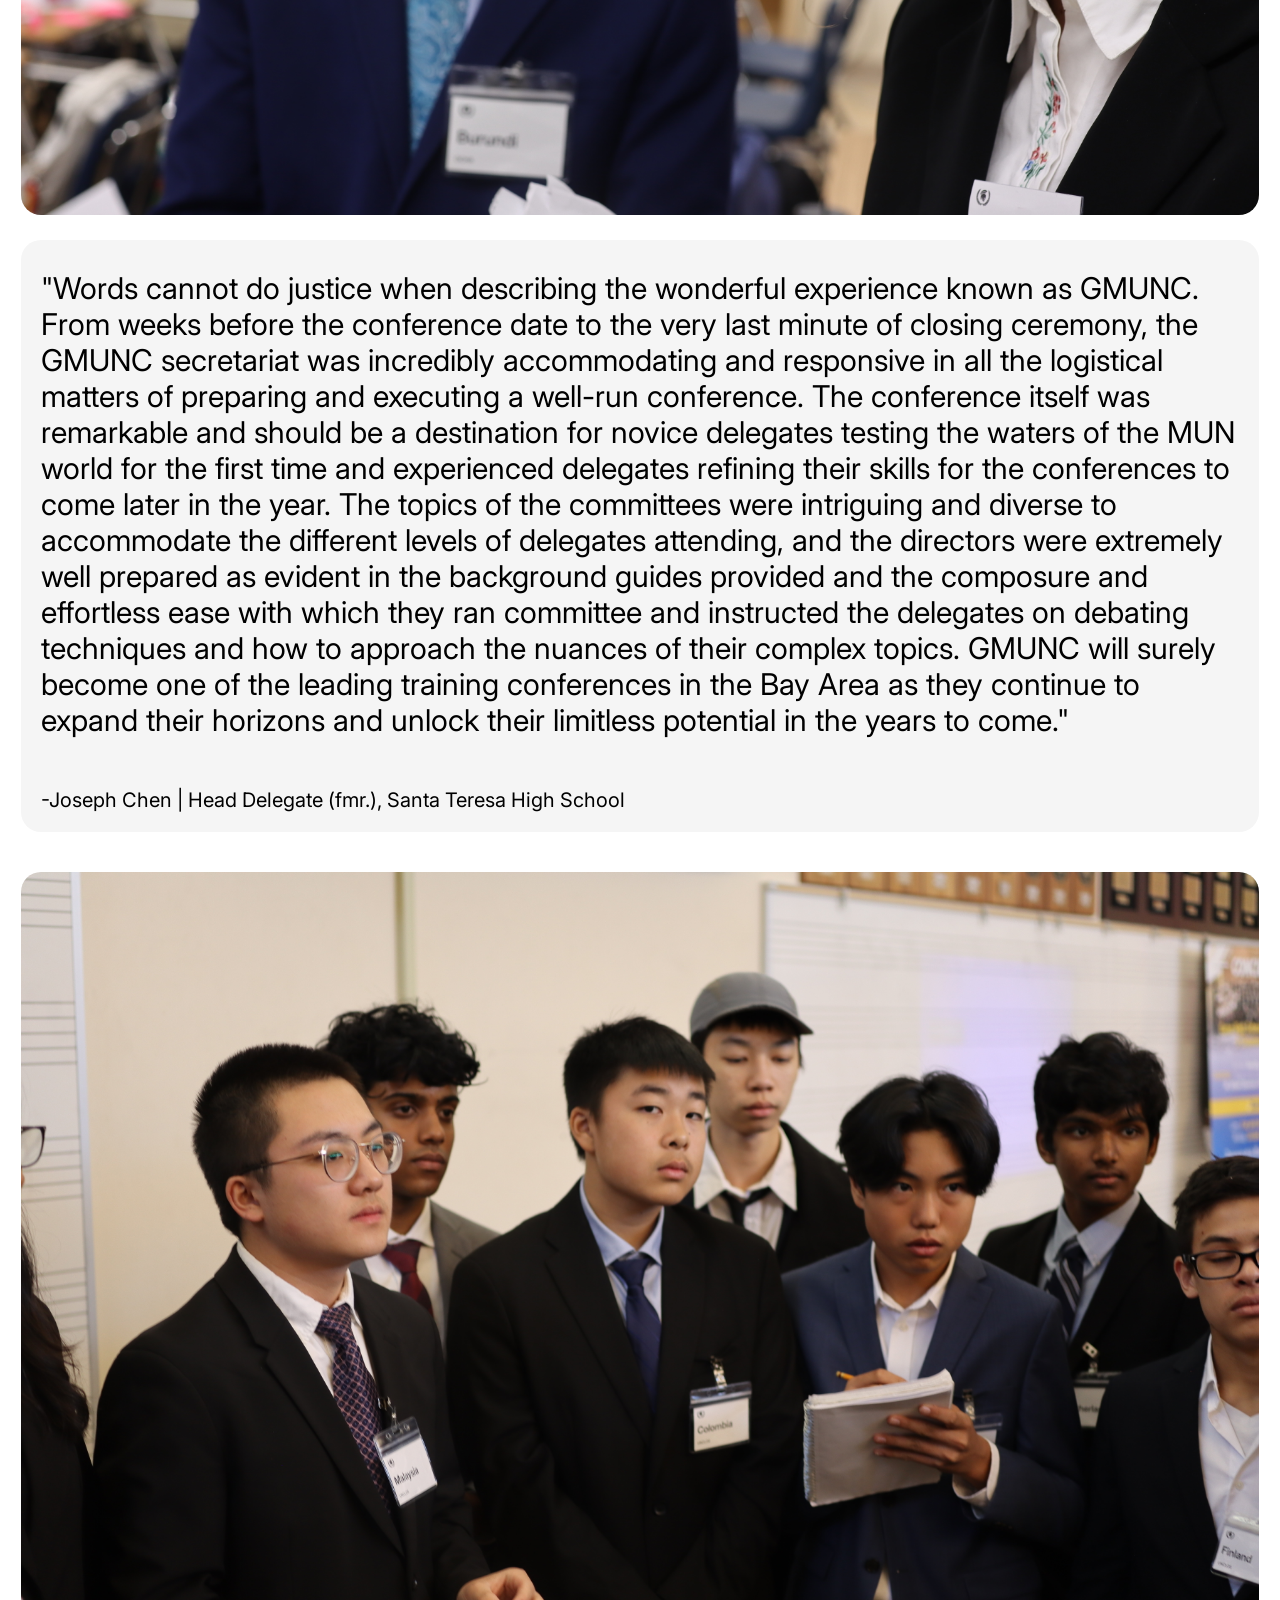
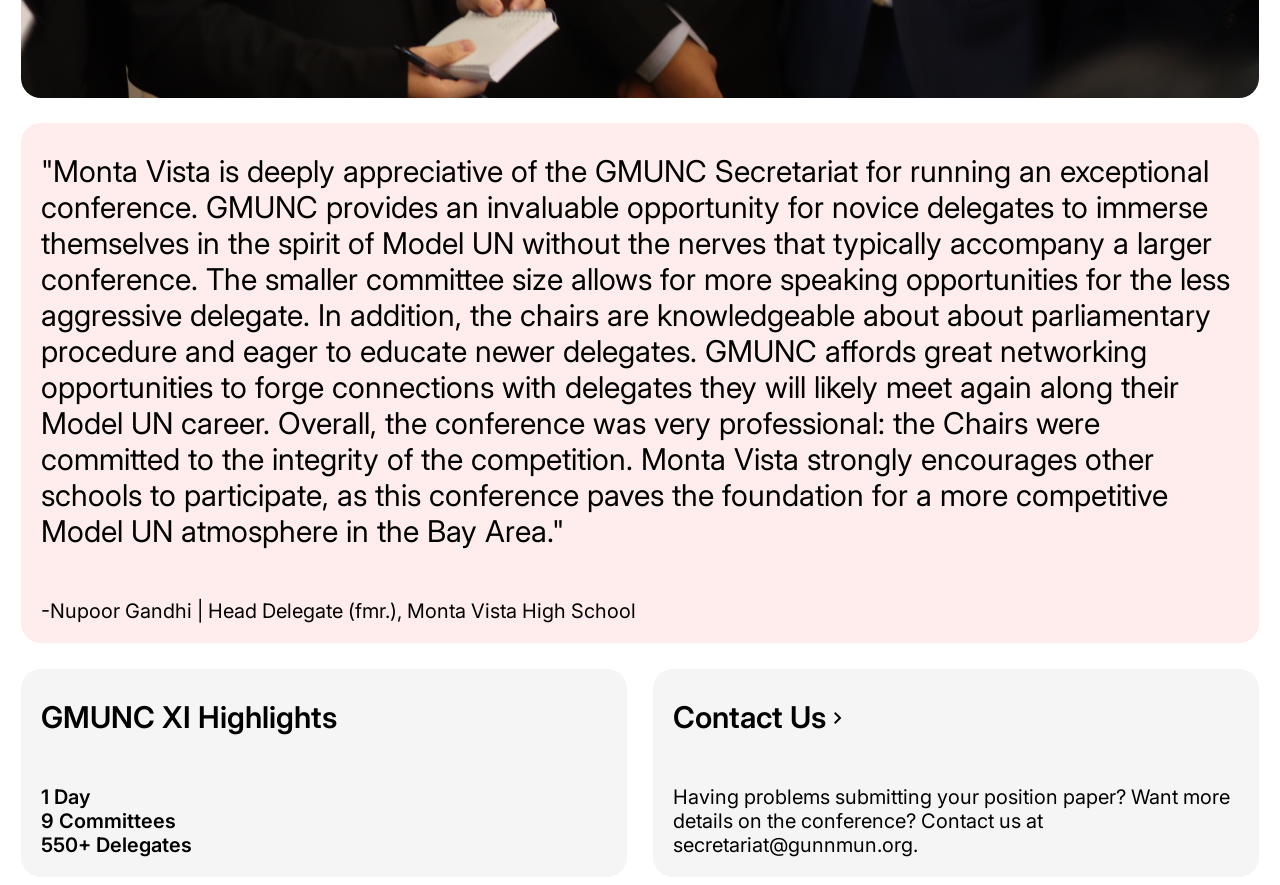
==== commit 04916b49: "Update index.html" ====
--- a/about/index.html
+++ b/about/index.html
@@ -34,7 +34,7 @@
         <p class="medium-bold">About GMUNC</p>
         <p class="small">
           The Henry M. Gunn Model United Nations Conference is a day-long,
-          student led high school conference. It was first started by Gunn Model
+          student-led high school conference. It was first started by Gunn Model
           UN Club in 2013, and has continued to inspire delegates to this day.
           GMUNC is an excellent opportunity for both novice and experienced
           delegates. Newcomers get a chance to be introduced to the world of
